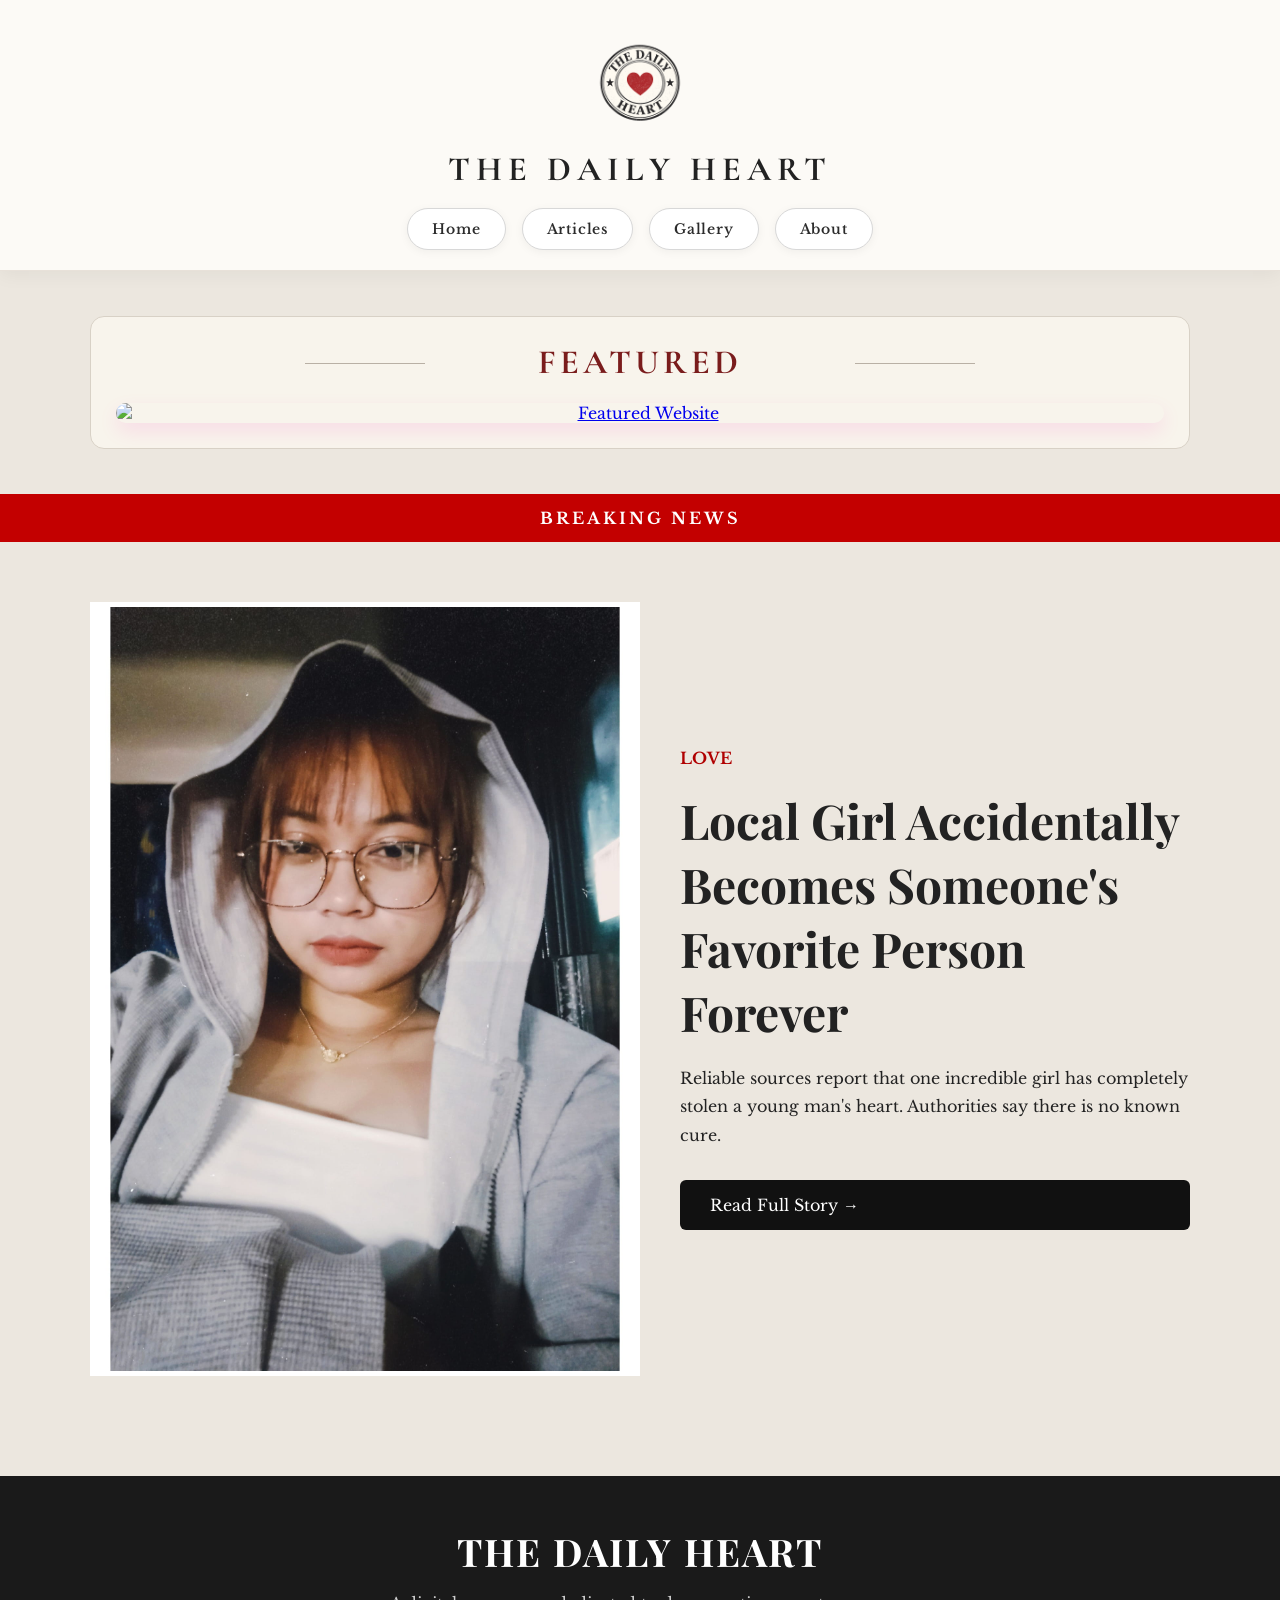
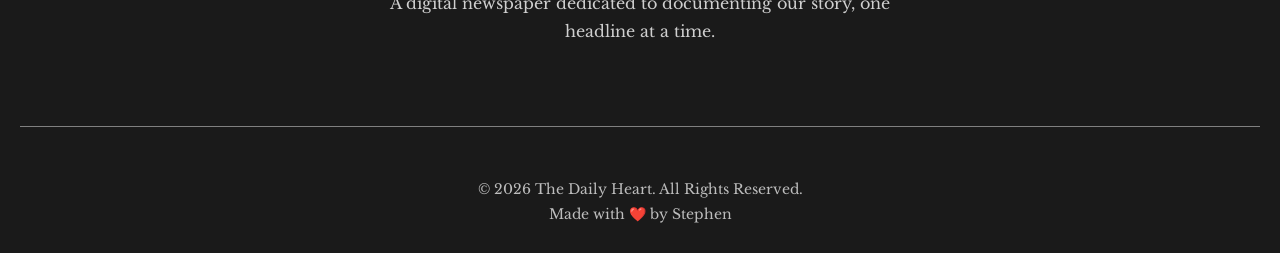
==== index.html @ be50cc45 "changed article.html" ====
<!DOCTYPE html>
<html lang="en">
<head>
    <meta charset="UTF-8">
    <meta name="viewport" content="width=device-width, initial-scale=1.0">
    <title>The Daily Heart</title>

    <link rel="stylesheet" href="css/style.css">
    <link href="https://fonts.googleapis.com/css2?family=Cormorant+Garamond:wght@600;700&family=Libre+Baskerville&display=swap" rel="stylesheet">
    <link href="https://fonts.googleapis.com/css2?family=Playfair+Display:wght@700;900&family=Libre+Baskerville&display=swap" rel="stylesheet">
</head>
<body>

<header>

    <div class="logo">
        <img src="images/logo.png" alt="The Daily Heart Logo">
    </div>

    <h1 class="site-title">The Daily Heart</h1>

    <nav>
        <a href="#">Home</a>
        <a href="#">Articles</a>
        <a href="#">Gallery</a>
        <a href="#">About</a>
    </nav>

</header>

<section class="featured">

    <h2>FEATURED</h2>

    <a href="https://chimini.infinityfree.me/index.php" target="_blank">
        <img src="images/chin.png" alt="Featured Website">
    </a>

</section>

<div class="breaking">
    BREAKING NEWS
</div>

<section class="headline">

    <img src="images/cover.jpg">

    <div class="headline-text">

        <span class="category">LOVE</span>

        <h2>
            Local Girl Accidentally Becomes
            Someone's Favorite Person Forever
        </h2>

        <p>

            Reliable sources report that one incredible girl has
            completely stolen a young man's heart.

            Authorities say there is no known cure.

        </p>

        <a href="article.html" class="read-btn">
            Read Full Story →
        </a>

    </div>

</section>

<footer>

    <div class="footer-content">

        <div class="footer-left">

            <h2>THE DAILY HEART</h2>

            <p>
                A digital newspaper dedicated to documenting our story,
                one headline at a time.
            </p>

        </div>

    </div>

    <hr style="height:1px;border:none;background:gray;width:100%;">

    <div class="footer-bottom">

        <p>© 2026 The Daily Heart. All Rights Reserved.</p>

        <p>Made with ❤️ by Stephen</p>

    </div>

</footer>

</footer>
</body>
</html>
---- css/style.css ----
/* =========================
   RESET
========================= */

*{
    margin:0;
    padding:0;
    box-sizing:border-box;
}

/* =========================
   BODY
========================= */

body{
    background:#ece7df;
    font-family:'Libre Baskerville', serif;
    color:#222;
}

/* =========================
   HEADER
========================= */

header{
    background:#fcfaf6;
    padding:25px 20px 20px;
    text-align:center;
    box-shadow:0 4px 18px rgba(0,0,0,.05);
    border-bottom:1px solid #e8e1d9;
}

.site-title{
    font-family:'Cormorant Garamond', serif;
    font-size:34px;
    font-weight:700;
    letter-spacing:6px;
    text-transform:uppercase;
    margin-bottom:18px;
}

/* =========================
   LOGO
========================= */

.logo img{
    width:120px;
    height:120px;
    object-fit:contain;
    display:block;
    margin:0 auto 4px;
    transition:.3s;
}

.logo img:hover{
    transform:scale(1.05);
}

.article-logo{
    display:inline-flex;
    justify-content:center;
    align-items:center;

    padding:0;
    margin:0;
}

.article-logo img{
    width:129px !important;
    height:auto;
    display:block;
    margin:0 auto 2px;
    object-fit:contain;

    background:transparent !important;
    border:none !important;
    box-shadow:none !important;
}

.article-logo:hover img{
    transform:scale(1.05);
}
/* =========================
   NAVIGATION
========================= */

nav{
    display:flex;
    justify-content:center;
    gap:16px;
    flex-wrap:wrap;
}

nav a{
    text-decoration:none;
    color:#2b2b2b;
    background:#fff;
    padding:11px 24px;
    border-radius:50px;
    border:1px solid #d8d8d8;
    font-size:14px;
    font-weight:600;
    letter-spacing:.8px;
    transition:.3s;
    box-shadow:0 2px 10px rgba(0,0,0,.05);
}

nav a:hover{
    background:#b22222;
    color:#fff;
    border-color:#b22222;
    transform:translateY(-2px);
    box-shadow:0 8px 18px rgba(178,34,34,.25);
}

/* =========================
   FEATURED
========================= */

.featured{
    width:min(1100px,92%);
    margin:45px auto;
    padding:25px;
    background:#f8f4ec;
    border:1px solid #d8d1c6;
    border-radius:14px;
    text-align:center;
}

.featured h2{
    font-family:'Cormorant Garamond', serif;
    font-size:34px;
    letter-spacing:4px;
    color:#7a1c1c;
    margin-bottom:20px;
    position:relative;
}

.featured h2::before,
.featured h2::after{
    content:"";
    position:absolute;
    top:50%;
    width:120px;
    height:1px;
    background:#b9b0a5;
}

.featured h2::before{
    left:18%;
}

.featured h2::after{
    right:18%;
}

.featured a{
    display:block;
    overflow:hidden;
    border-radius:12px;
    box-shadow:0 8px 20px rgba(255,4,175,.1);
}

.featured img{
    width:100%;
    display:block;
    transition:.4s;
}

.featured img:hover{
    transform:scale(1.03);
    filter:brightness(.92);
}

/* =========================
   BREAKING NEWS
========================= */

.breaking{
    background:#c30000;
    color:#fff;
    text-align:center;
    padding:14px;
    font-weight:bold;
    letter-spacing:3px;
}

.headline{
    width:min(1100px,92%);
    margin:60px auto;
    display:flex;
    gap:40px;
}

.headline img{
    width:50%;
    border:5px solid #fff;
}

.headline-text{
    display:flex;
    flex-direction:column;
    justify-content:center;
}

.category{
    color:#b00000;
    font-weight:bold;
    margin-bottom:20px;
}

.headline-text h2{
    font-family:'Playfair Display', serif;
    font-size:48px;
    margin-bottom:20px;
}

.headline-text p{
    line-height:1.8;
}

/* =========================
   BUTTONS
========================= */

.read-btn{
    display:inline-block;
    margin-top:30px;
    background:#111;
    color:#fff;
    padding:15px 30px;
    border-radius:6px;
    text-decoration:none;
    transition:.3s;
}

.read-btn:hover{
    background:#b22222;
}

.back-btn{
    display:inline-block;
    margin:0;
    padding:8px 20px;
    border-radius:30px;
    background:#fff;
    color:#222;
    border:1px solid #ddd;
    text-decoration:none;
    font-size:14px;
    font-weight:600;
    transition:.3s;
}

.back-btn:hover{
    background:#b22222;
    color:#fff;
    border-color:#b22222;
}

/* =========================
   ARTICLE
========================= */

.article-header{
    background:#fcfaf6;
    text-align:center;
    padding:15px 20px;
    border-bottom:1px solid #ddd;
    box-shadow:0 3px 12px rgba(0,0,0,.05);
}

.article-header .site-title{
    font-family:'Cormorant Garamond', serif;
    font-size:28px;
    letter-spacing:4px;
    margin:0 0 10px;
}

.article-page article{
    width:min(800px,92%);
    margin:50px auto;
}

.article-page h2{
    font-family:'Playfair Display', serif;
    font-size:50px;
    margin-bottom:20px;
}

.meta{
    color:gray;
    margin-bottom:25px;
}

.author-link{
    color:#b22222;
    font-weight:bold;
    text-decoration:none;
}

.author-link:hover{
    text-decoration:underline;
}

.article-page img{
    width:75%;
    max-width:650px;
    display:block;
    margin:35px auto;
    border-radius:12px;
    box-shadow:0 10px 25px rgba(0,0,0,.15);
}

.article-page p{
    font-size:20px;
    line-height:2;
    margin-bottom:30px;
}

hr{
    margin:50px 0;
}

.ending{
    text-align:center;
    font-style:italic;
}

/* =========================
   FOOTER
========================= */

footer{
    margin-top:100px;
    background:#1a1a1a;
    color:#fff;
    text-align:center;
    padding:50px 20px 25px;
}

.footer-content{
    max-width:900px;
    margin:0 auto;
    display:flex;
    flex-direction:column;
    align-items:center;
    text-align:center;
}

.footer-left h2{
    font-family:'Playfair Display', serif;
    font-size:38px;
    letter-spacing:2px;
    margin-bottom:12px;
}

.footer-left p{
    max-width:550px;
    color:#cfcfcf;
    line-height:1.8;
    margin-bottom:30px;
}

.footer-bottom{
    max-width:900px;
    margin:0 auto;
    color:#bdbdbd;
    font-size:14px;
    line-height:1.8;
}
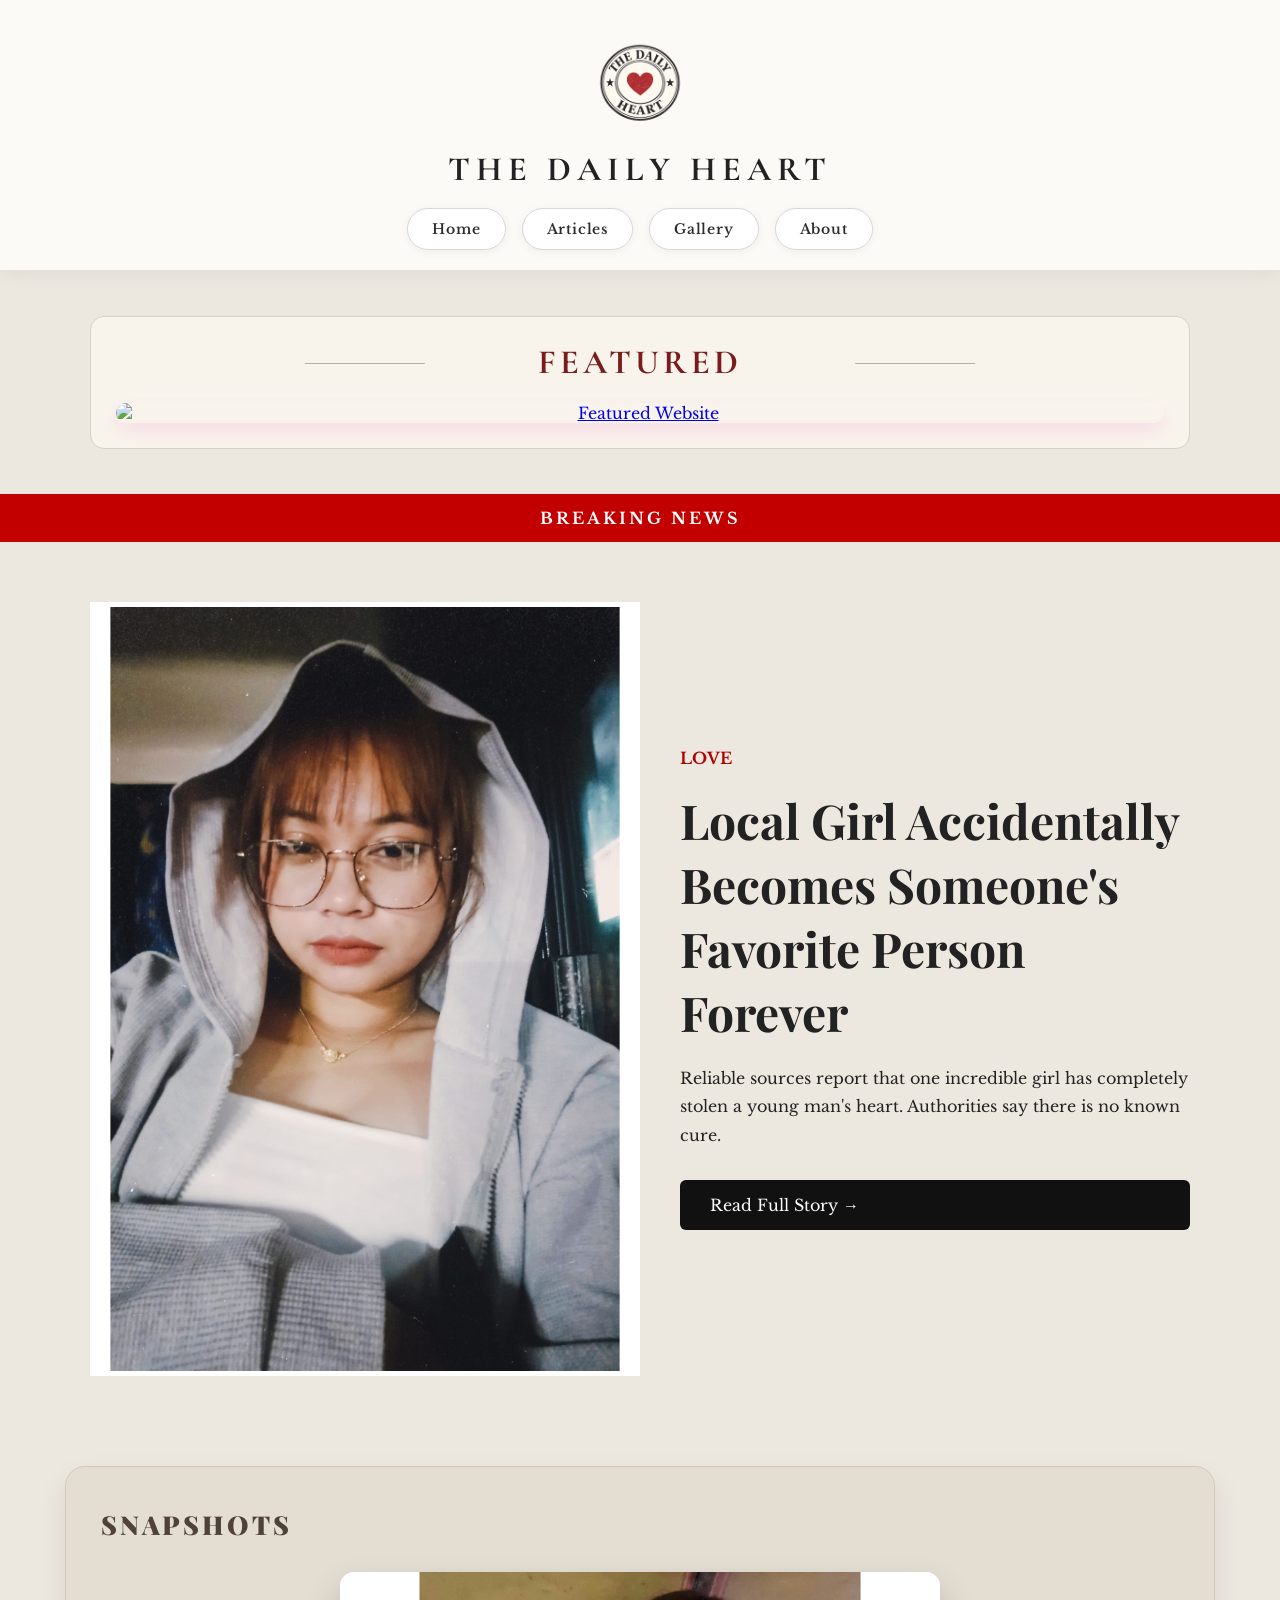
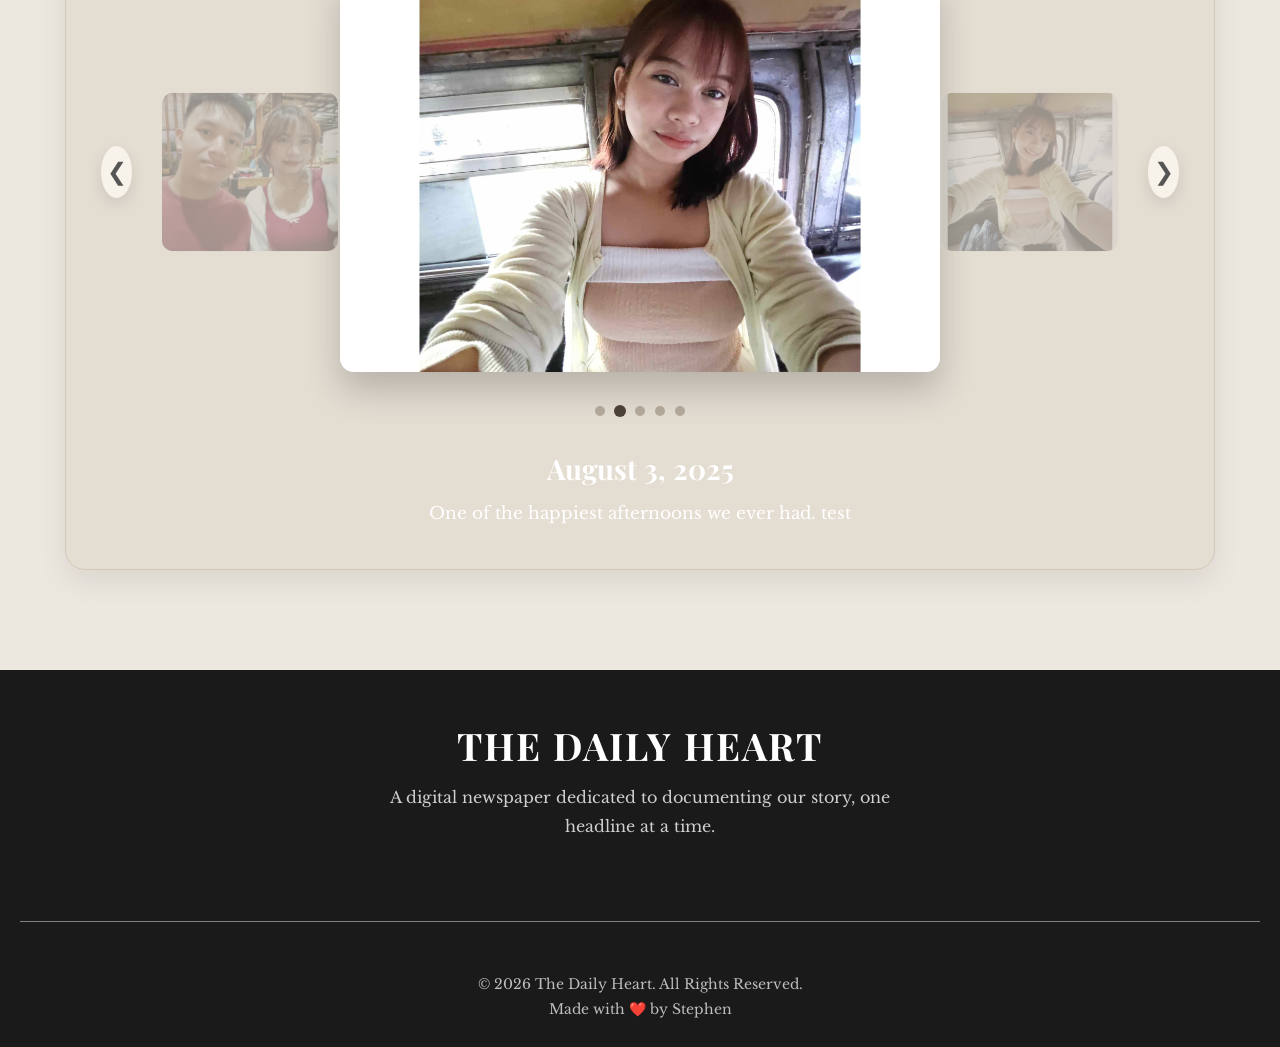
==== commit 5166bd84: "added snapshots" ====
--- a/index.html
+++ b/index.html
@@ -8,6 +8,8 @@
     <link rel="stylesheet" href="css/style.css">
     <link href="https://fonts.googleapis.com/css2?family=Cormorant+Garamond:wght@600;700&family=Libre+Baskerville&display=swap" rel="stylesheet">
     <link href="https://fonts.googleapis.com/css2?family=Playfair+Display:wght@700;900&family=Libre+Baskerville&display=swap" rel="stylesheet">
+    <link rel="icon" type="image/x-icon" href="images/favicon.ico">
+
 </head>
 <body>
 
@@ -72,6 +74,54 @@
 
 </section>
 
+
+<section class="snapshots">
+
+    <div class="snapshots-header">
+        <h2>SNAPSHOTS</h2>
+    </div>
+
+    <div class="carousel">
+
+        <!-- LEFT BUTTON -->
+        <button class="nav-btn" id="prev">
+            &#10094;
+        </button>
+
+        <!-- PHOTOS -->
+        <div class="carousel-track">
+
+            <img id="leftImg" class="side-image" src="" alt="Previous Snapshot">
+
+            <img id="centerImg" class="main-image" src="" alt="Current Snapshot">
+
+            <img id="rightImg" class="side-image" src="" alt="Next Snapshot">
+
+        </div>
+
+        <!-- RIGHT BUTTON -->
+        <button class="nav-btn" id="next">
+            &#10095;
+        </button>
+
+    </div>
+
+    <!-- DOTS -->
+    <div class="dots" id="dots"></div>
+
+    <!-- CAPTION -->
+    <div class="caption">
+
+        <h3 id="snapshotDate"></h3>
+
+        <p id="snapshotText"></p>
+
+    </div>
+
+</section>
+
+
+
 <footer>
 
     <div class="footer-content">
@@ -100,7 +150,6 @@
     </div>
 
 </footer>
-
-</footer>
+<script src="gallery.js"></script>
 </body>
 </html>
--- a/css/style.css
+++ b/css/style.css
@@ -368,4 +368,287 @@
     color:#bdbdbd;
     font-size:14px;
     line-height:1.8;
+}
+/*====================================
+        SNAPSHOTS
+====================================*/
+
+.snapshots{
+    width:min(1150px,95%);
+    margin:90px auto;
+    padding:40px 35px;
+
+    background:#e4ddd2;
+
+    border:1px solid #d4c8b8;
+    border-radius:20px;
+
+    box-shadow:0 12px 30px rgba(0,0,0,.08);
+}
+
+/*====================================
+            TITLE
+====================================*/
+
+.snapshots-header{
+    margin-bottom:30px;
+}
+
+.snapshots-header h2{
+
+    font-family:'Playfair Display', serif;
+    font-size:26px;
+    font-weight:900;
+    letter-spacing:3px;
+
+    color:#4f4338;
+
+    text-transform:uppercase;
+
+}
+
+/*====================================
+        CAROUSEL
+====================================*/
+
+.carousel{
+
+    display:flex;
+    justify-content:center;
+    align-items:center;
+    gap:18px;
+
+}
+
+/*====================================
+            BUTTONS
+====================================*/
+
+.nav-btn{
+
+    width:52px;
+    height:52px;
+
+    border:none;
+    border-radius:50%;
+
+    background:#f7f2ea;
+    color:#555;
+
+    font-size:24px;
+
+    cursor:pointer;
+
+    transition:
+        background .3s,
+        color .3s,
+        transform .25s,
+        box-shadow .3s;
+
+    box-shadow:0 6px 15px rgba(0,0,0,.10);
+
+}
+
+.nav-btn:hover{
+
+    background:#4f4338;
+
+    color:#fff;
+
+    transform:translateY(-2px);
+
+    box-shadow:0 12px 22px rgba(0,0,0,.18);
+
+}
+
+/*====================================
+            IMAGES
+====================================*/
+
+.carousel-track{
+
+    display:flex;
+    align-items:center;
+    justify-content:center;
+
+}
+
+/* Side */
+
+.side-image{
+
+    width:200px;
+    height:180px;
+
+    object-fit:cover;
+
+    border-radius:12px;
+
+    opacity:.35;
+
+    transform:scale(.88);
+
+    filter:brightness(.8);
+
+    transition:
+        transform .45s ease,
+        opacity .45s ease,
+        filter .45s ease;
+
+}
+
+/* Center */
+
+.main-image{
+
+    width:600px;
+    height:400px;
+
+    object-fit:cover;
+
+    border-radius:14px;
+
+    margin:0 -10px;
+
+    z-index:5;
+
+    box-shadow:0 18px 35px rgba(0,0,0,.20);
+
+    transition:
+        transform .45s ease,
+        opacity .45s ease,
+        filter .45s ease;
+
+}
+
+/*====================================
+            DOTS
+====================================*/
+
+.dots{
+
+    margin-top:28px;
+
+    text-align:center;
+
+}
+
+.dot{
+
+    width:10px;
+    height:10px;
+
+    display:inline-block;
+
+    margin:0 5px;
+
+    border-radius:50%;
+
+    background:#b5aa9c;
+
+    transition:.3s;
+
+}
+
+.dot.active{
+
+    background:#4f4338;
+
+    transform:scale(1.2);
+
+}
+
+/*====================================
+            CAPTION
+====================================*/
+
+.caption{
+
+    width:min(700px,90%);
+
+    margin:30px auto 0;
+
+    text-align:center;
+
+}
+
+.caption h3{
+
+    font-family:'Playfair Display', serif;
+
+    font-size:28px;
+
+    font-weight:700;
+
+    color:#ffffff;
+
+    margin-bottom:12px;
+
+}
+
+.caption p{
+
+    font-family:'Libre Baskerville', serif;
+
+    font-size:17px;
+
+    line-height:1.8;
+
+    color:#ffffff;
+
+}
+
+/*====================================
+        RESPONSIVE
+====================================*/
+
+@media(max-width:900px){
+
+    .main-image{
+
+        width:320px;
+        height:420px;
+
+    }
+
+    .side-image{
+
+        width:120px;
+        height:180px;
+
+    }
+
+}
+
+@media(max-width:768px){
+
+    .side-image{
+
+        display:none;
+
+    }
+
+    .main-image{
+
+        width:100%;
+        max-width:320px;
+        height:420px;
+
+    }
+
+    .carousel{
+
+        gap:12px;
+
+    }
+
+ .main-image,
+.side-image{
+
+    transition:
+        opacity .35s ease,
+        transform .35s ease;
+
+}
+
 }
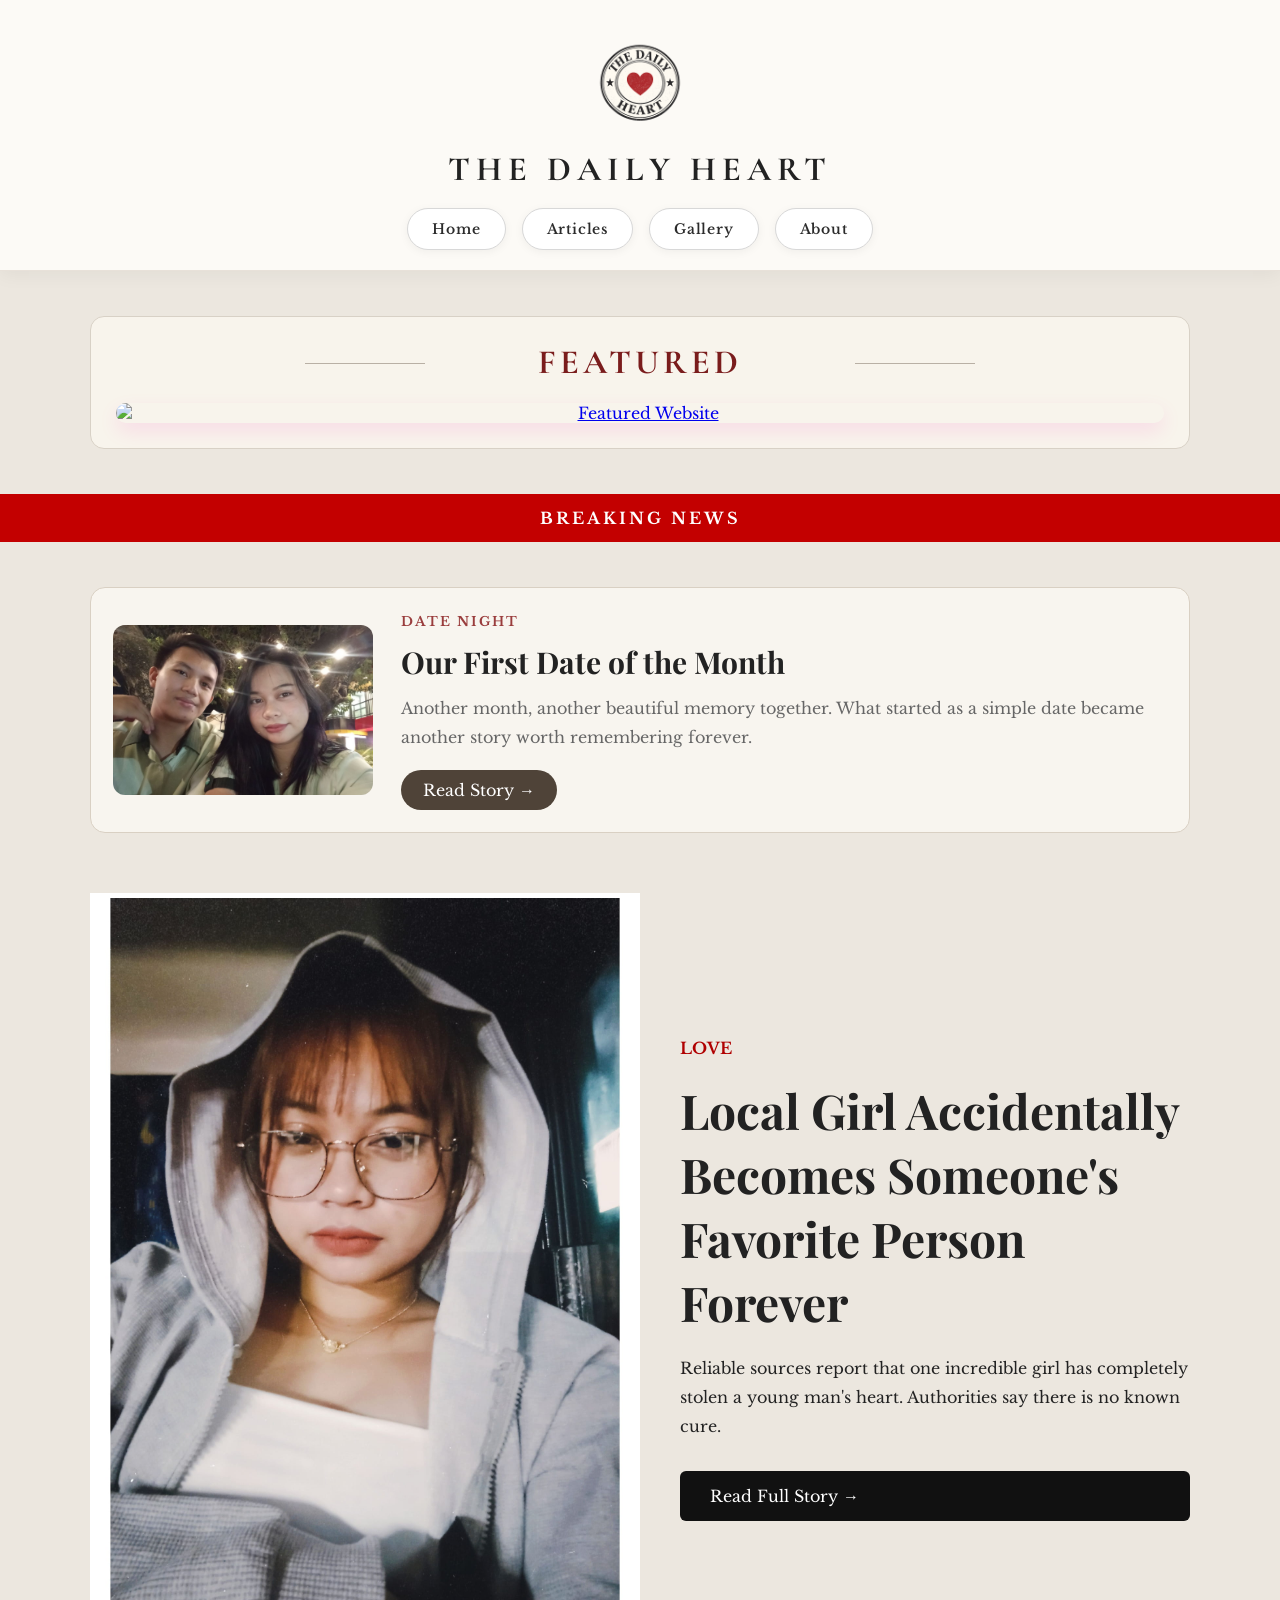
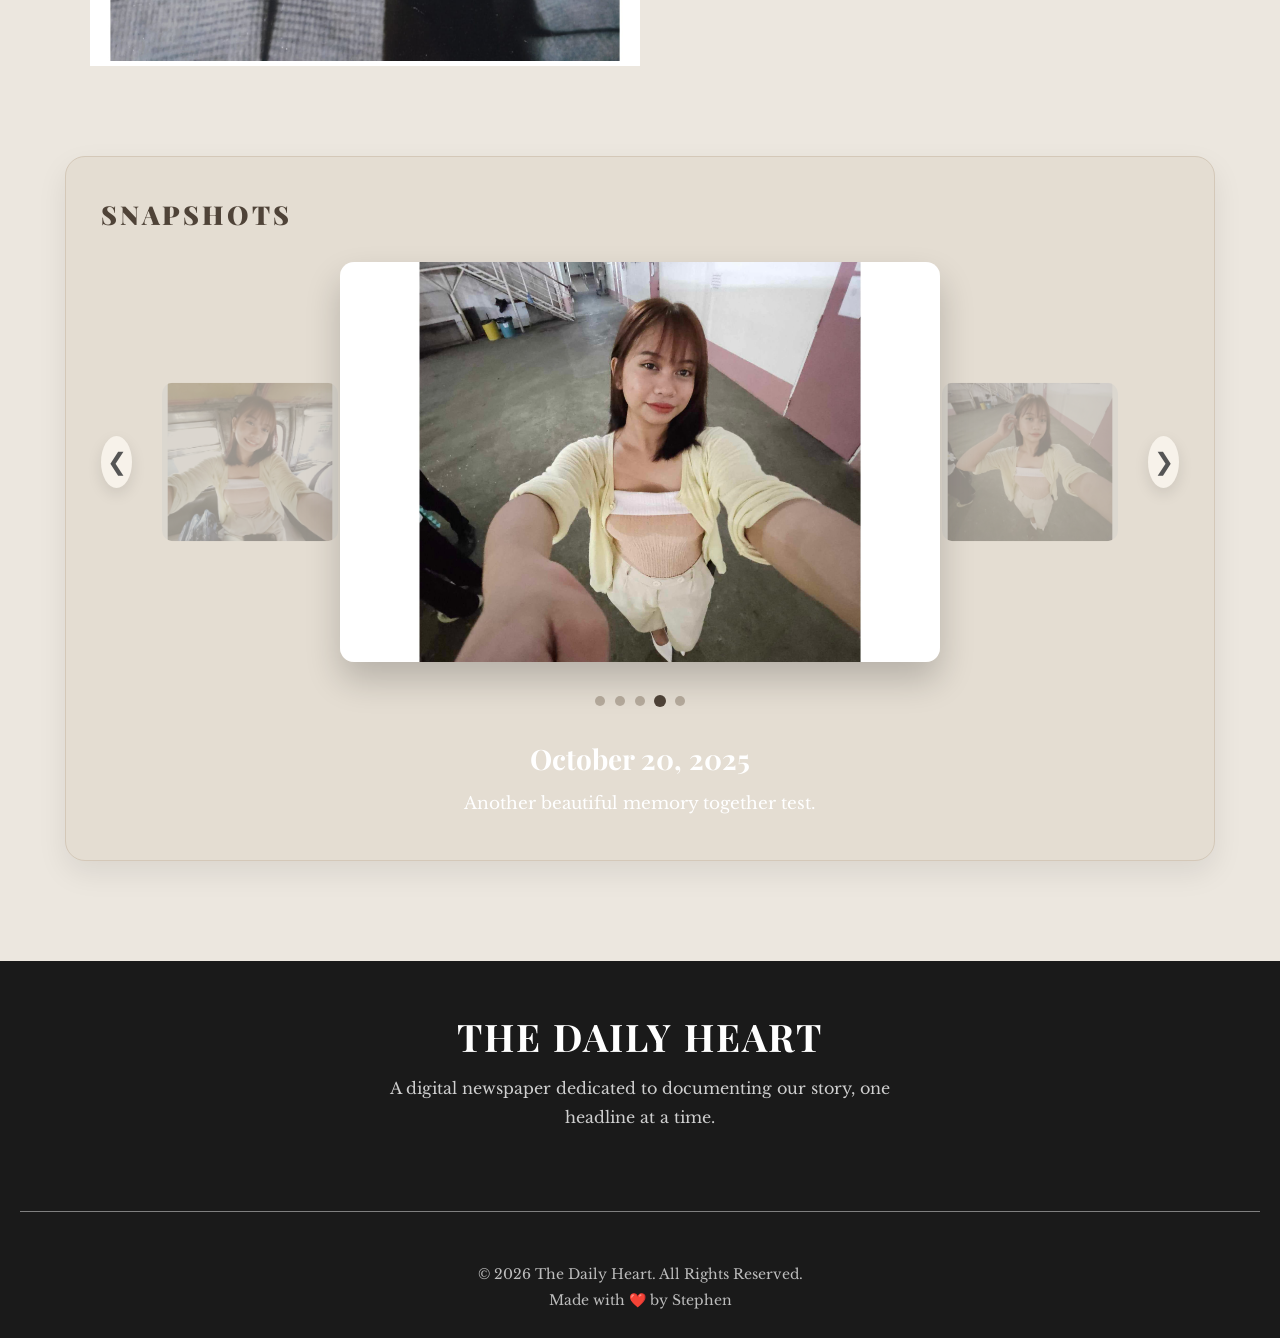
==== commit 0943da83: "added New article" ====
--- a/index.html
+++ b/index.html
@@ -40,9 +40,33 @@
 
 </section>
 
+
 <div class="breaking">
     BREAKING NEWS
 </div>
+<section class="mini-news">
+
+    <img src="images/date-month.jpg" alt="Our First Date of the Month">
+
+    <div class="mini-news-content">
+
+        <span class="category">DATE NIGHT</span>
+
+        <h3>Our First Date of the Month</h3>
+
+        <p>
+            Another month, another beautiful memory together.
+            What started as a simple date became another story
+            worth remembering forever.
+        </p>
+
+        <a href="date-article.html" class="mini-btn">
+            Read Story →
+        </a>
+
+    </div>
+
+</section>
 
 <section class="headline">
 
--- a/css/style.css
+++ b/css/style.css
@@ -651,4 +651,118 @@
 
 }
 
+}
+
+/*====================================
+        MINI ARTICLE
+====================================*/
+
+.mini-news{
+
+    width:min(1100px,92%);
+
+    margin:45px auto;
+
+    display:flex;
+
+    gap:28px;
+
+    align-items:center;
+
+    background:#f8f5ef;
+
+    border:1px solid #d9d0c3;
+
+    border-radius:15px;
+
+    padding:22px;
+
+    transition:.3s;
+
+}
+
+.mini-news:hover{
+
+    transform:translateY(-3px);
+
+    box-shadow:0 12px 25px rgba(0,0,0,.08);
+
+}
+
+.mini-news img{
+
+    width:260px;
+
+    height:170px;
+
+    object-fit:cover;
+
+    border-radius:12px;
+
+    flex-shrink:0;
+
+}
+
+.mini-news-content{
+
+    flex:1;
+
+}
+
+.mini-news .category{
+
+    color:#9a3d3d;
+
+    font-size:13px;
+
+    letter-spacing:2px;
+
+    font-weight:bold;
+
+}
+
+.mini-news h3{
+
+    font-family:'Playfair Display', serif;
+
+    font-size:30px;
+
+    margin:12px 0;
+
+    color:#222;
+
+}
+
+.mini-news p{
+
+    color:#666;
+
+    line-height:1.8;
+
+    margin-bottom:18px;
+
+}
+
+.mini-btn{
+
+    display:inline-block;
+
+    padding:10px 22px;
+
+    background:#4f4338;
+
+    color:white;
+
+    text-decoration:none;
+
+    border-radius:40px;
+
+    transition:.3s;
+
+}
+
+.mini-btn:hover{
+
+    background:#6a5848;
+
 }
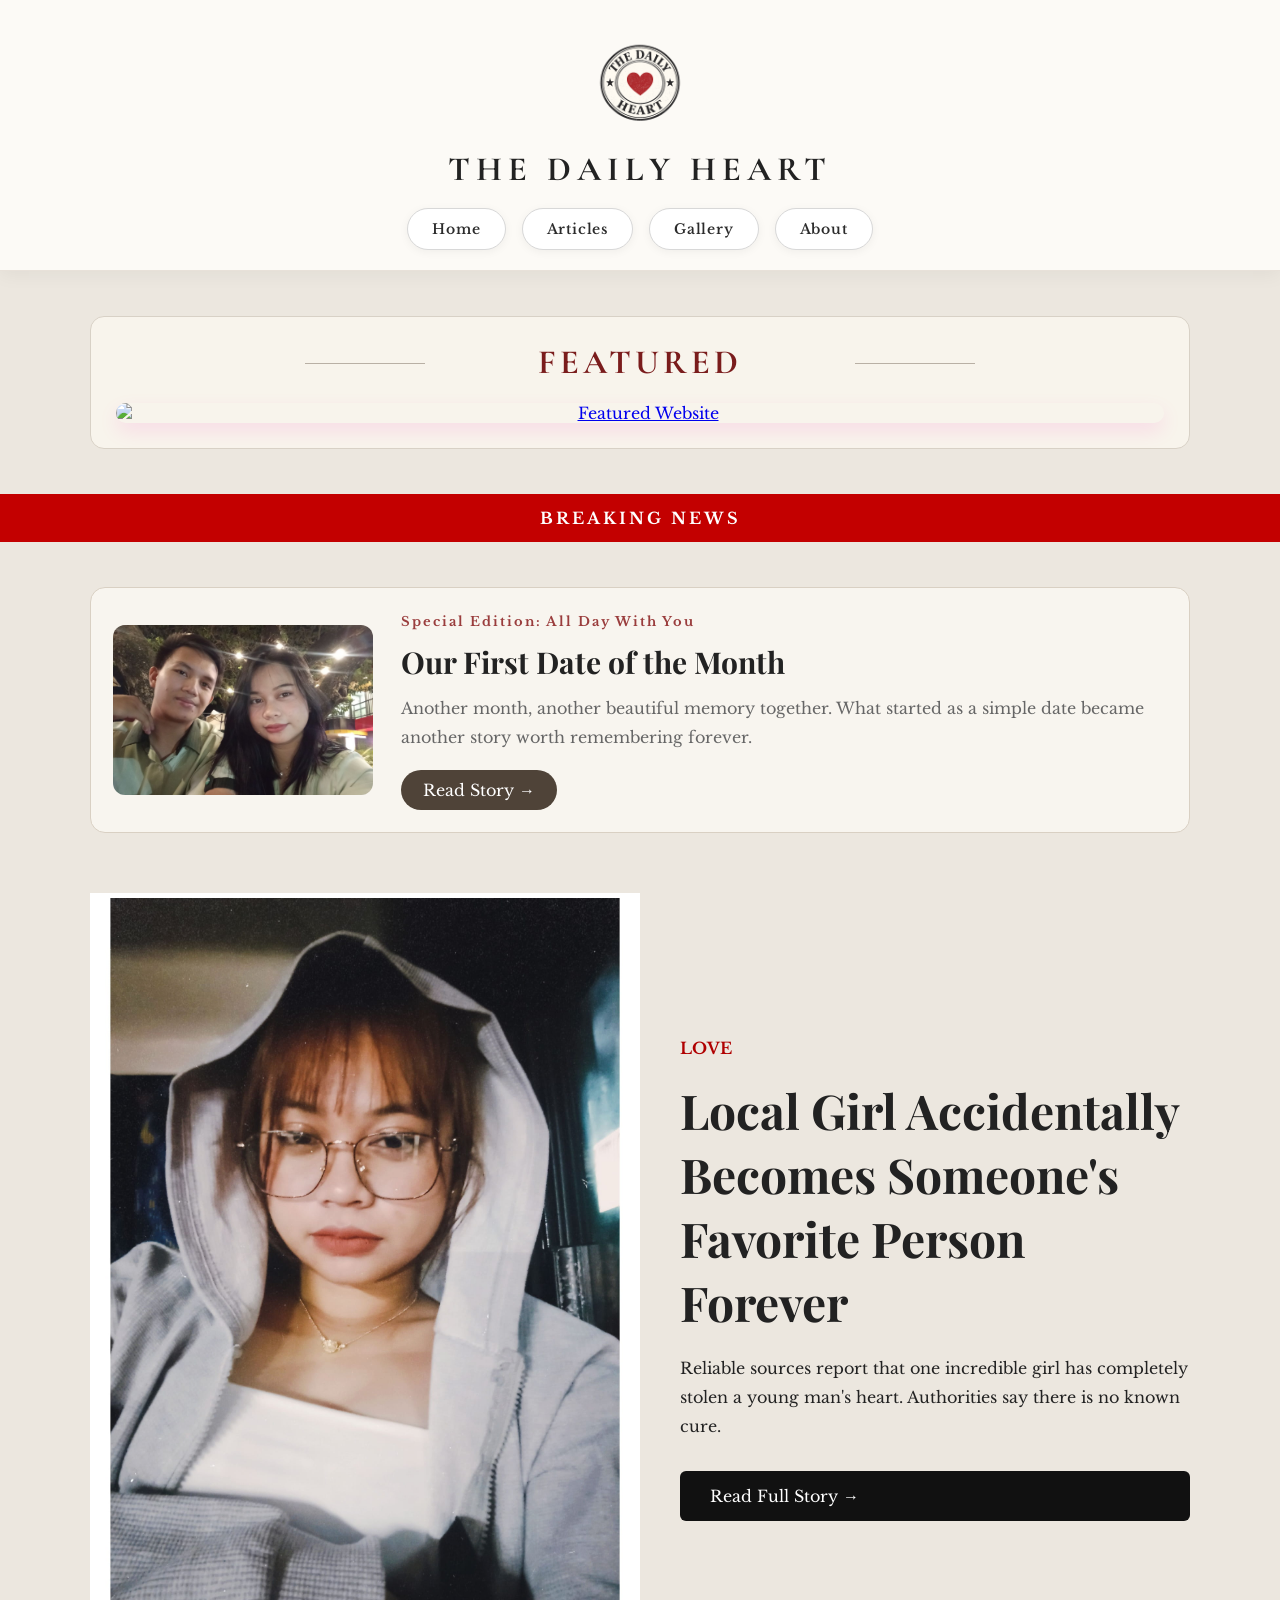
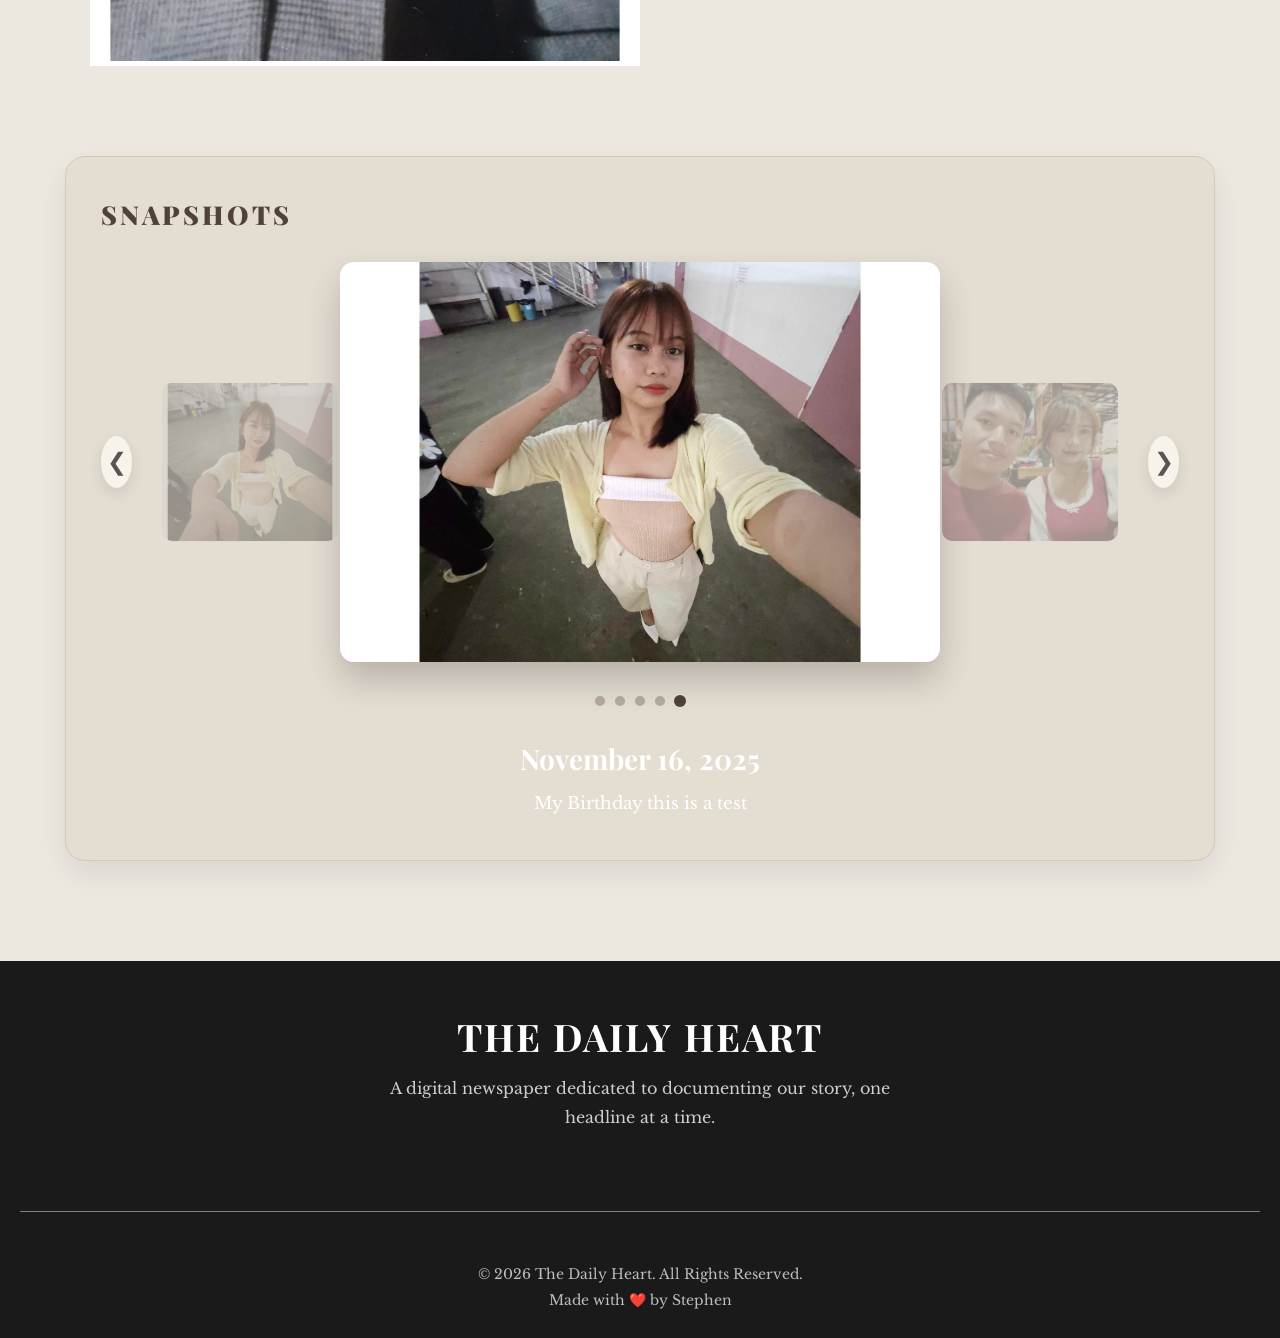
==== commit 2b99f54e: "added new article" ====
--- a/index.html
+++ b/index.html
@@ -50,7 +50,7 @@
 
     <div class="mini-news-content">
 
-        <span class="category">DATE NIGHT</span>
+        <span class="category">Special Edition: All Day With You</span>
 
         <h3>Our First Date of the Month</h3>
 
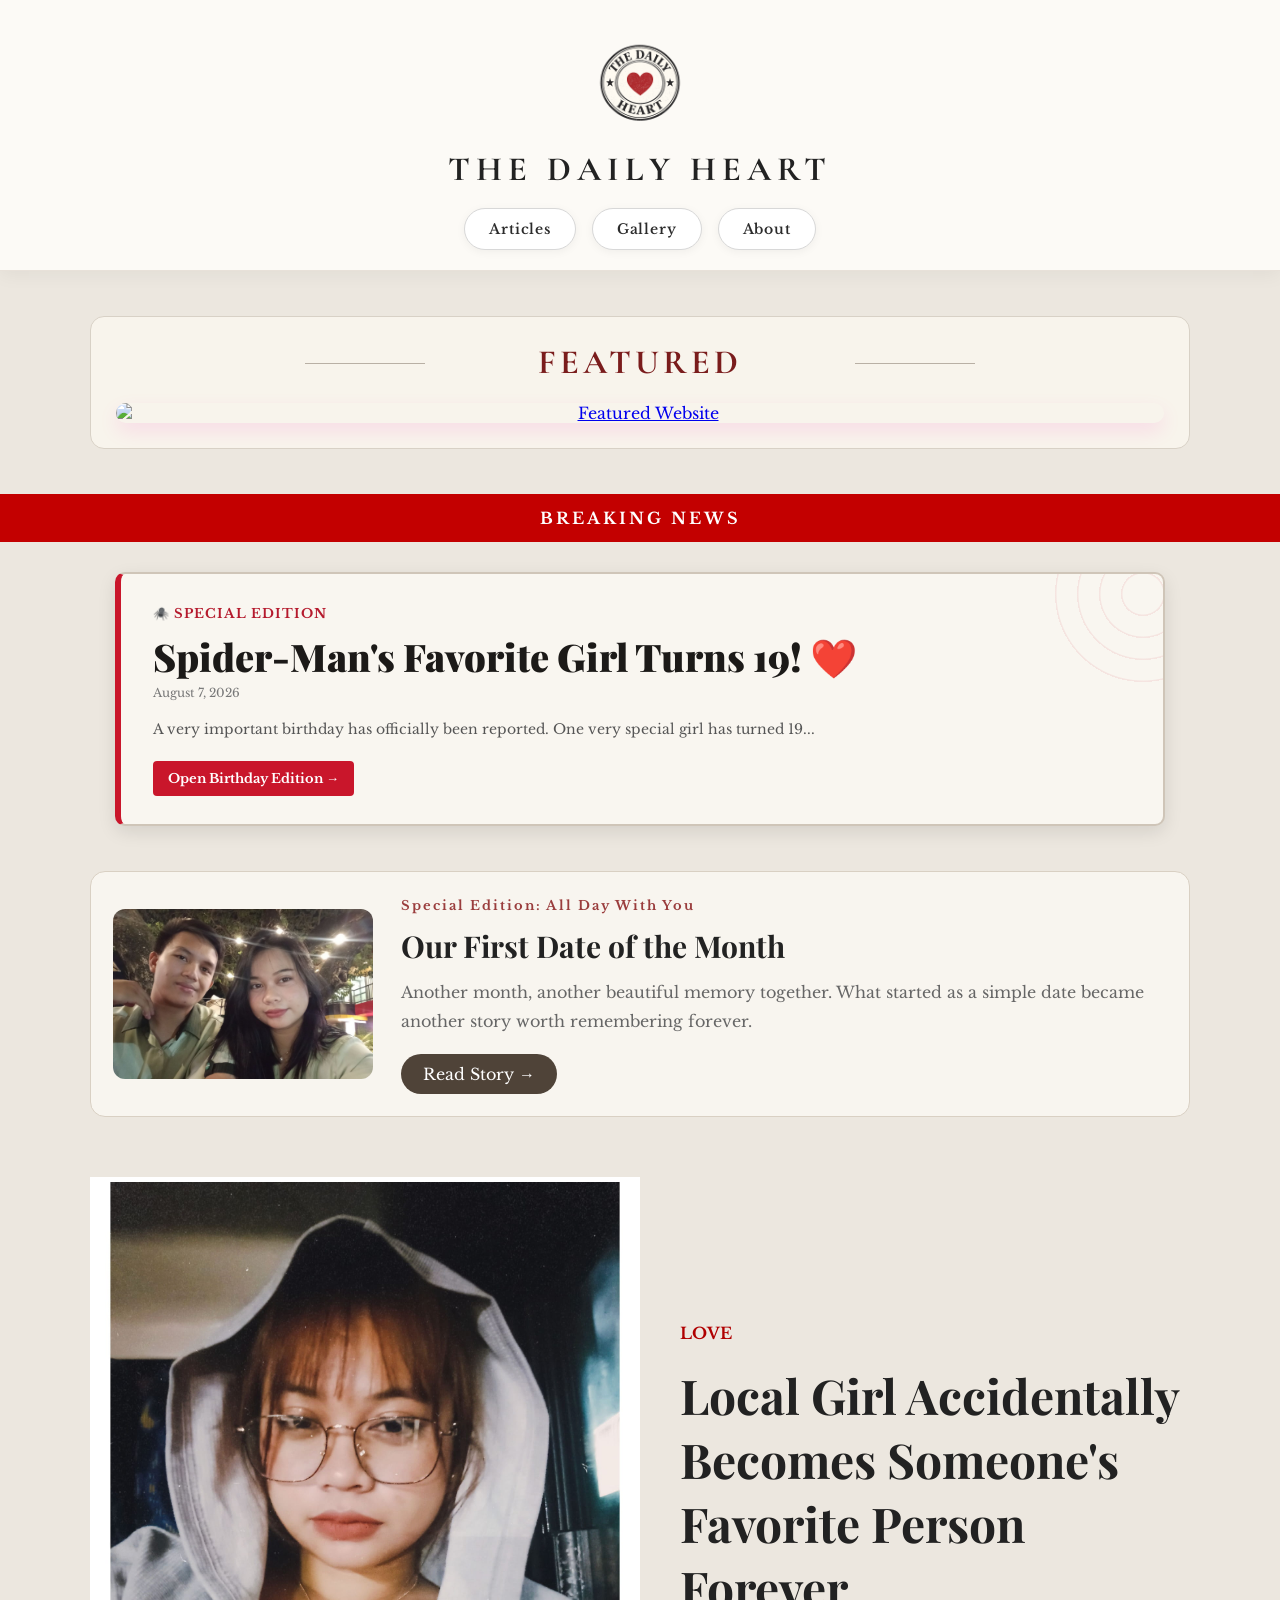
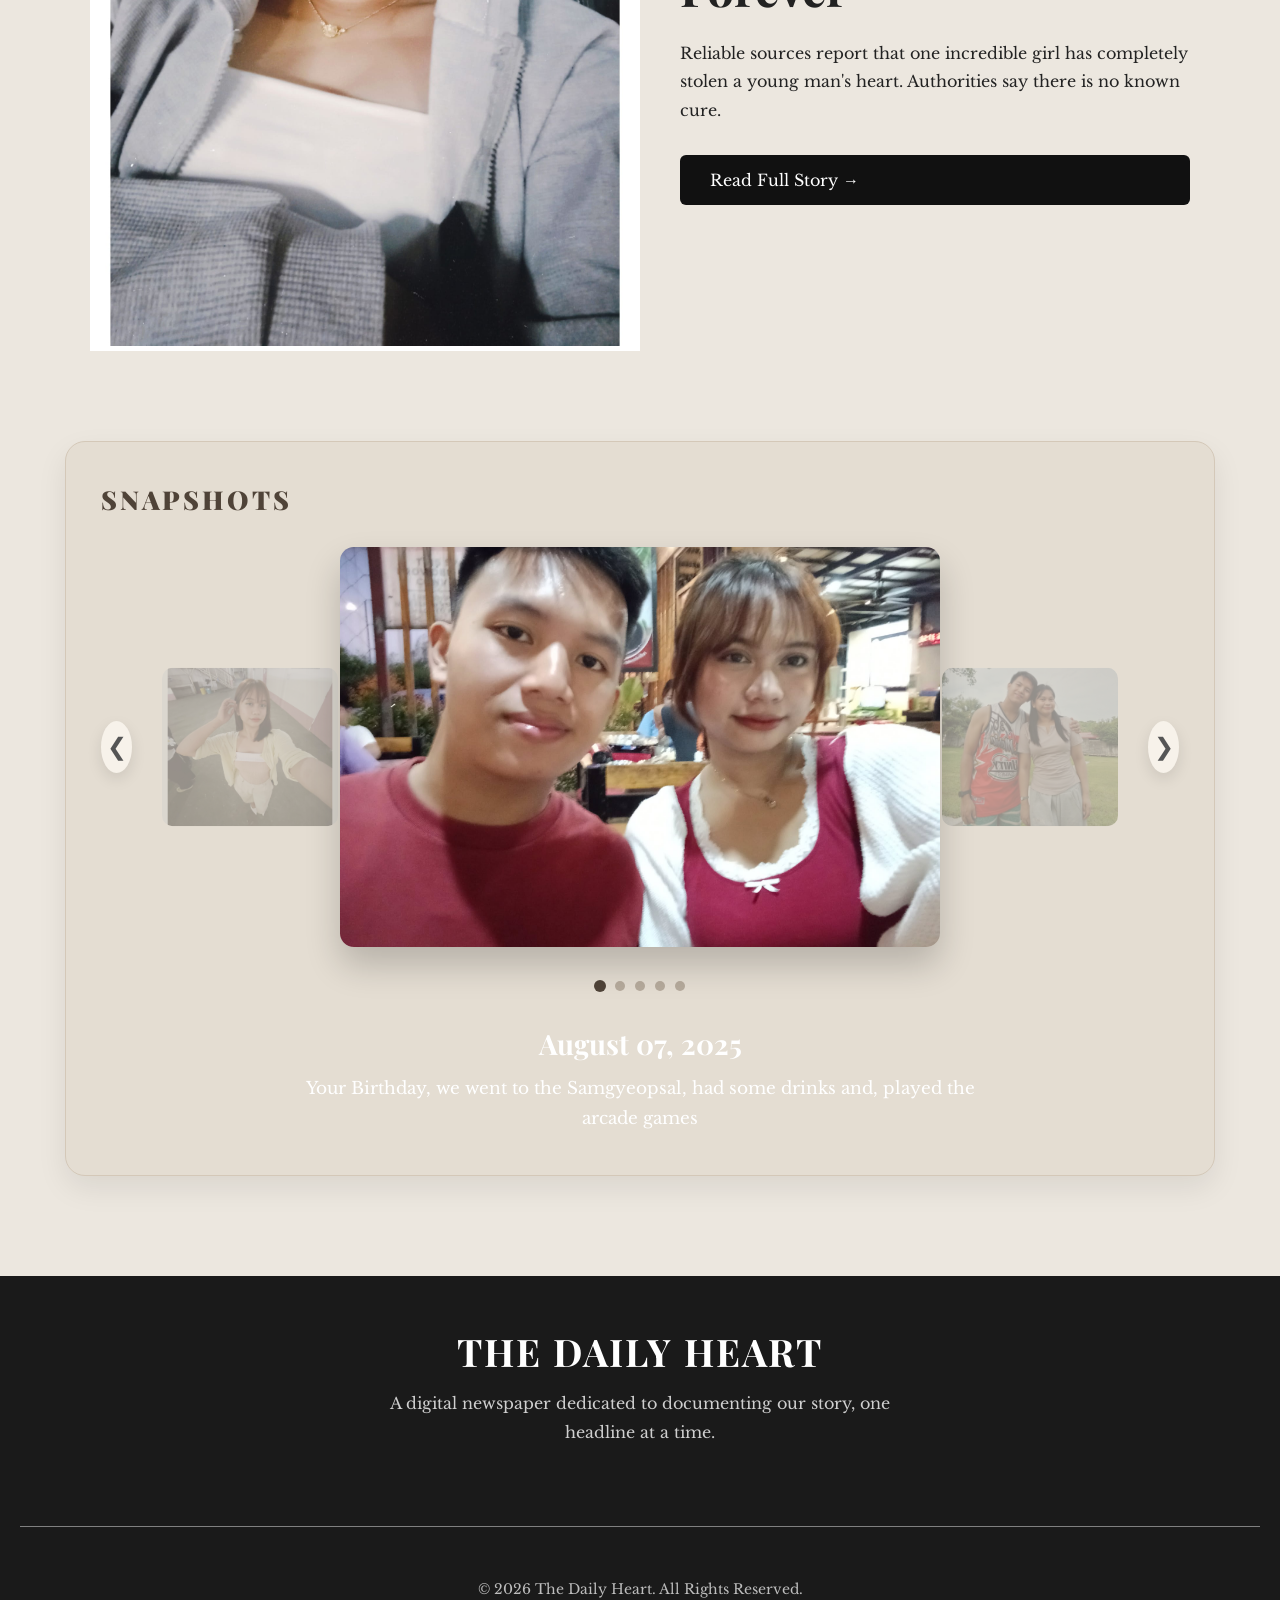
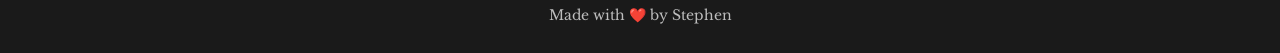
==== commit 10373551: "added new article (incomplete)" ====
--- a/index.html
+++ b/index.html
@@ -22,10 +22,9 @@
     <h1 class="site-title">The Daily Heart</h1>
 
     <nav>
-        <a href="#">Home</a>
-        <a href="#">Articles</a>
-        <a href="#">Gallery</a>
-        <a href="#">About</a>
+        <a href="#breaking-news">Articles</a>
+        <a href="https://chimini.infinityfree.me/index.php?i=1">Gallery</a>
+        <a href="#footer-content">About</a>
     </nav>
 
 </header>
@@ -40,9 +39,41 @@
 
 </section>
 
-
-<div class="breaking">
+<div class="breaking"id="breaking-news">
     BREAKING NEWS
+</div>
+
+<!-- =================================
+     BIRTHDAY BREAKING NEWS
+================================= -->
+
+<div class="birthday-news">
+
+    <div class="birthday-news-content">
+
+        <span class="birthday-label">
+            🕷️ Special Edition
+        </span>
+
+        <h3>
+            Spider-Man's Favorite Girl Turns 19! ❤️
+        </h3>
+
+        <p class="birthday-date">
+            August 7, 2026
+        </p>
+
+        <p>
+            A very important birthday has officially been reported.
+            One very special girl has turned 19...
+        </p>
+
+        <a href="birthday.html" class="birthday-btn">
+            Open Birthday Edition →
+        </a>
+
+    </div>
+
 </div>
 <section class="mini-news">
 
@@ -148,7 +179,7 @@
 
 <footer>
 
-    <div class="footer-content">
+    <div class="footer-content" id="footer-content">
 
         <div class="footer-left">
 
--- a/css/style.css
+++ b/css/style.css
@@ -764,5 +764,171 @@
 .mini-btn:hover{
 
     background:#6a5848;
-
+}
+
+/* =========================================
+   BIRTHDAY ARTICLE
+========================================= */
+.birthday-news {
+    position: relative;
+
+    width: calc(100% - 230px);
+    max-width: 1535px;
+
+    margin: 30px auto;
+
+    background: #f9f6f0;
+
+    border: 2px solid #cfc5b8;
+    border-left: 6px solid #c9162b;
+
+    border-radius: 10px;
+
+    box-sizing: border-box;
+
+    overflow: hidden;
+
+    box-shadow:
+        0 6px 18px rgba(0, 0, 0, 0.10);
+}
+/* Subtle web detail */
+
+.birthday-news::after {
+
+    content: "";
+
+    position: absolute;
+
+    right: -70px;
+    top: -70px;
+
+    width: 180px;
+    height: 180px;
+
+    border-radius: 50%;
+
+    background:
+        repeating-radial-gradient(
+            circle,
+            transparent 0 20px,
+            rgba(201, 22, 43, 0.08) 21px 22px
+        );
+
+    pointer-events: none;
+}
+
+
+/* =========================================
+   CONTENT
+========================================= */
+
+.birthday-news-content {
+
+    position: relative;
+
+    z-index: 2;
+
+    padding: 28px 32px;
+}
+
+
+/* Small category */
+
+.birthday-label {
+
+    display: inline-block;
+
+    margin-bottom: 8px;
+
+    color: #b51a2d;
+
+    font-family: 'Libre Baskerville', serif;
+
+    font-size: 13px;
+
+    font-weight: bold;
+
+    letter-spacing: 1px;
+
+    text-transform: uppercase;
+}
+
+
+/* Headline */
+
+.birthday-news h3 {
+
+    margin: 5px 0 6px;
+
+    color: #1c1a18;
+
+    font-family: 'Playfair Display', serif;
+
+    font-size: clamp(25px, 4vw, 38px);
+
+    line-height: 1.15;
+
+    font-weight: 900;
+}
+
+
+/* Date */
+
+.birthday-date {
+
+    margin: 0 0 18px;
+
+    color: #777;
+
+    font-size: 12px;
+}
+
+
+/* Description */
+
+.birthday-news-content > p:not(.birthday-date) {
+
+    max-width: 700px;
+
+    margin-bottom: 20px;
+
+    color: #555;
+
+    font-family: 'Libre Baskerville', serif;
+
+    font-size: 14px;
+
+    line-height: 1.7;
+}
+
+
+/* Button */
+
+.birthday-btn {
+
+    display: inline-block;
+
+    padding: 9px 15px;
+
+    color: #ffffff;
+
+    background: #c9162b;
+
+    border-radius: 4px;
+
+    text-decoration: none;
+
+    font-size: 13px;
+
+    font-weight: bold;
+
+    transition: 0.2s ease;
+}
+
+
+.birthday-btn:hover {
+
+    background: #a90f21;
+
+    transform: translateY(-1px);
 }
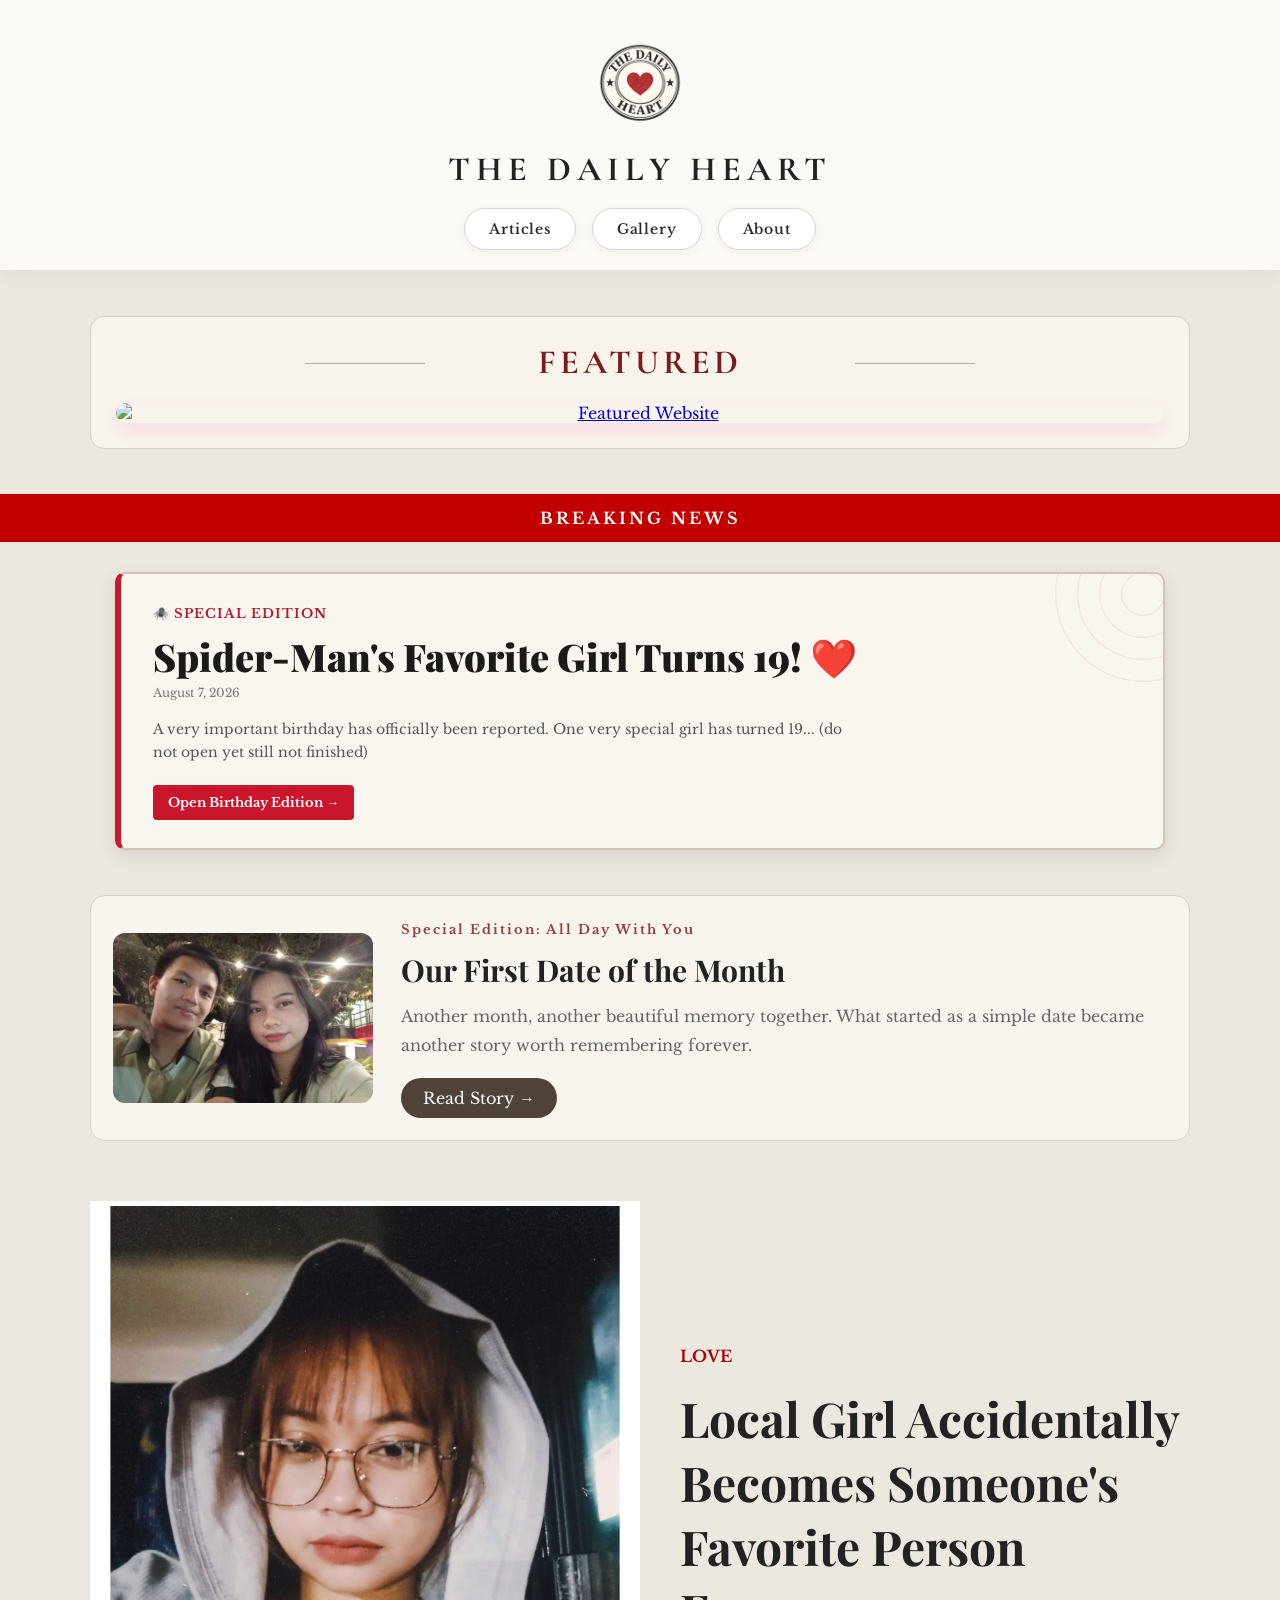
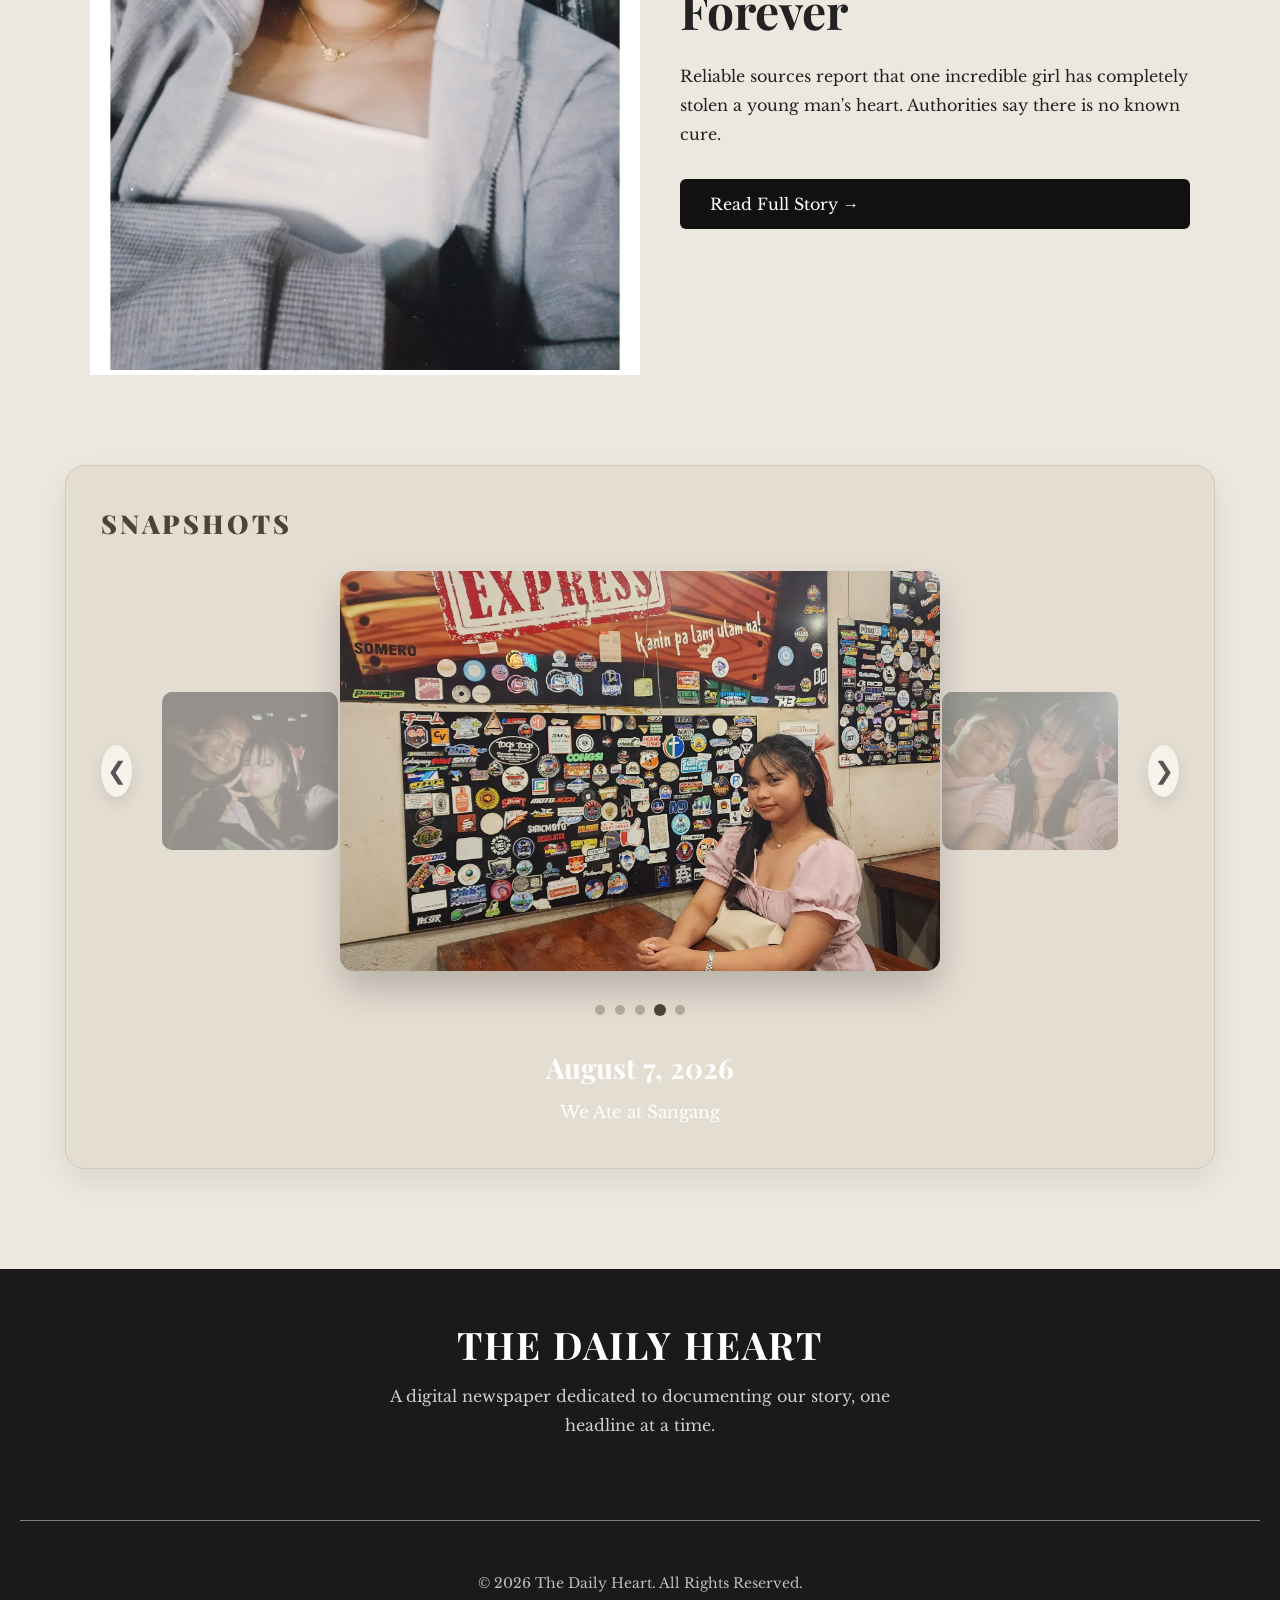
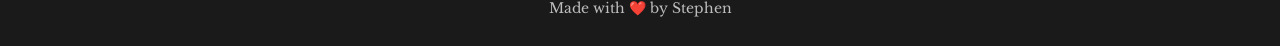
==== commit 92bd8d32: "update" ====
--- a/index.html
+++ b/index.html
@@ -65,7 +65,7 @@
 
         <p>
             A very important birthday has officially been reported.
-            One very special girl has turned 19...
+            One very special girl has turned 19... (do not open yet still not finished)
         </p>
 
         <a href="birthday.html" class="birthday-btn">
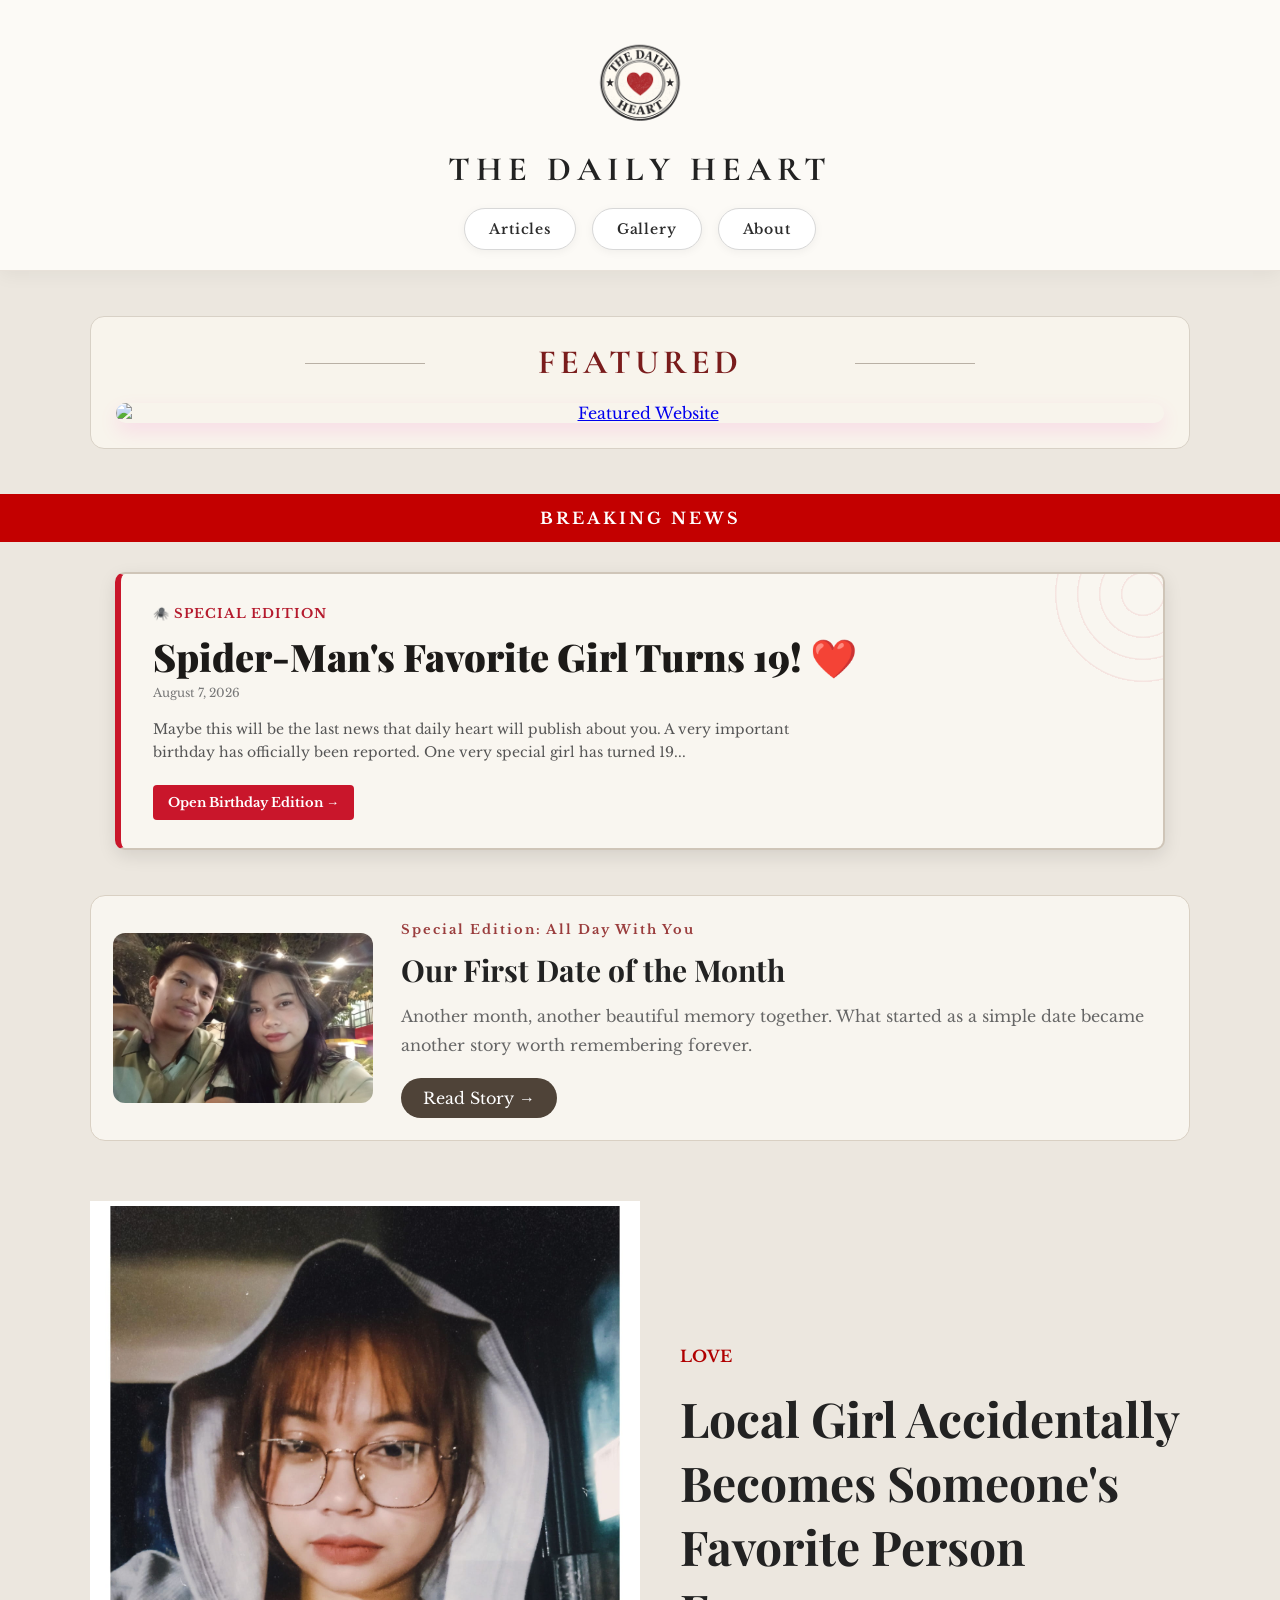
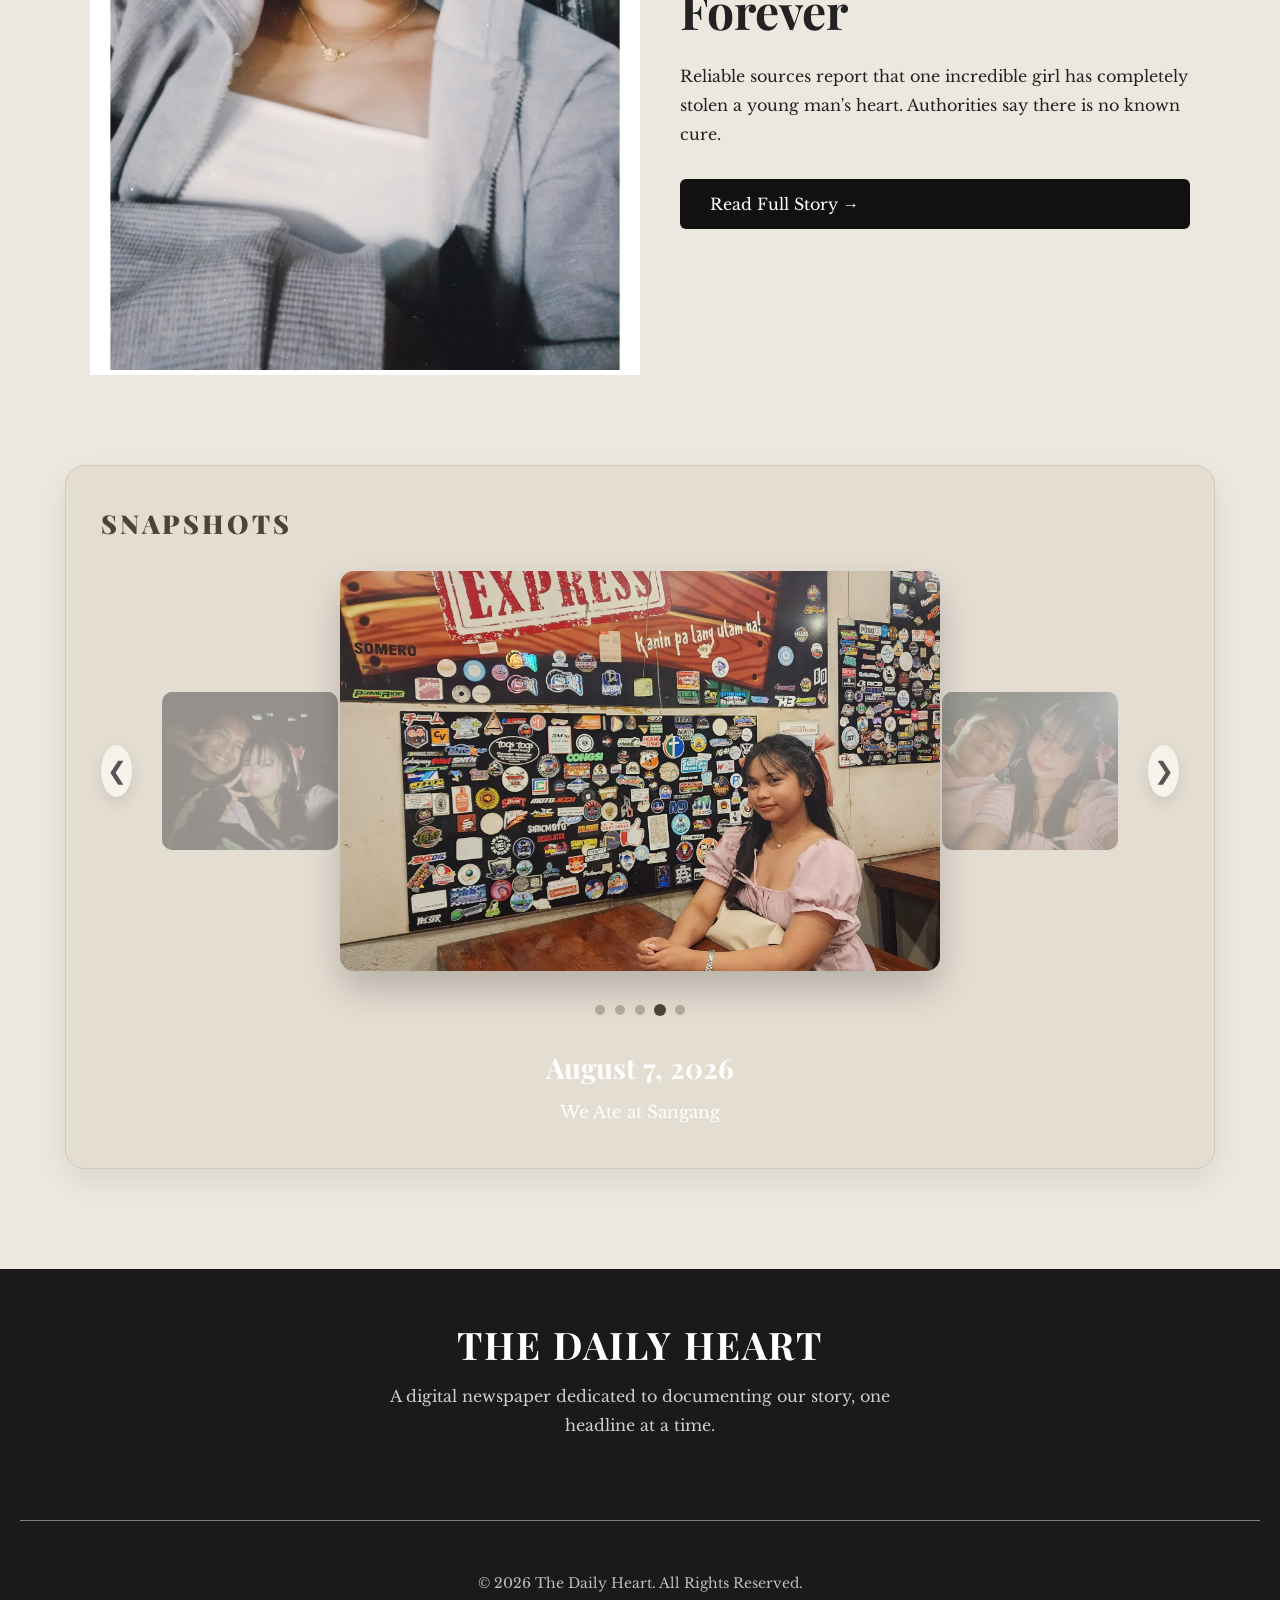
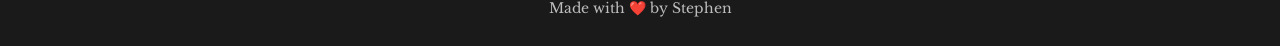
==== commit 94d65131: "Might be the last update." ====
--- a/index.html
+++ b/index.html
@@ -64,8 +64,8 @@
         </p>
 
         <p>
-            A very important birthday has officially been reported.
-            One very special girl has turned 19... (do not open yet still not finished)
+         Maybe this will be the last news that daily heart will publish about you. 
+         A very important birthday has officially been reported. One very special girl has turned 19...
         </p>
 
         <a href="birthday.html" class="birthday-btn">
